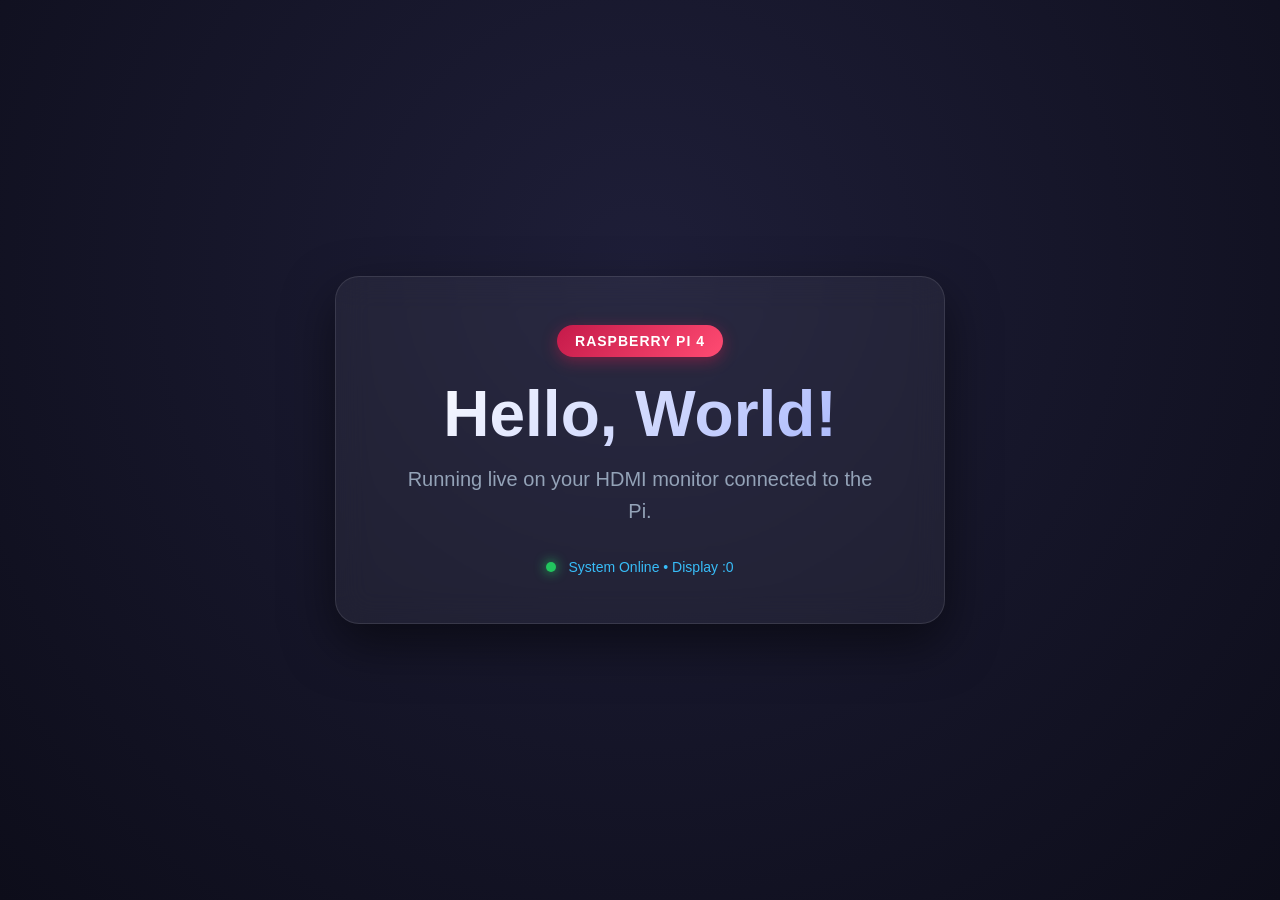
==== index.html @ a4dfe1c8 "Integrated GrovePi & Arduino Robot Telemetry Dashboard with IMU stabilization and motor control" ====
<!DOCTYPE html>
<html lang="en">
<head>
  <meta charset="UTF-8">
  <meta name="viewport" content="width=device-width, initial-scale=1.0">
  <title>Hello!</title>
  <style>
    * {
      margin: 0;
      padding: 0;
      box-sizing: border-box;
      font-family: -apple-system, BlinkMacSystemFont, 'Segoe UI', Roboto, Helvetica, Arial, sans-serif;
    }
    body {
      min-height: 100vh;
      display: flex;
      flex-direction: column;
      align-items: center;
      justify-content: center;
      background: radial-gradient(circle at 50% 30%, #1e1e38 0%, #0d0d1a 100%);
      color: #ffffff;
      overflow: hidden;
    }
    .card {
      background: rgba(255, 255, 255, 0.05);
      backdrop-filter: blur(16px);
      -webkit-backdrop-filter: blur(16px);
      border: 1px solid rgba(255, 255, 255, 0.1);
      border-radius: 24px;
      padding: 48px 64px;
      text-align: center;
      box-shadow: 0 20px 50px rgba(0, 0, 0, 0.5);
      animation: float 4s ease-in-out infinite;
    }
    @keyframes float {
      0%, 100% { transform: translateY(0px); }
      50% { transform: translateY(-10px); }
    }
    .badge {
      display: inline-block;
      padding: 8px 18px;
      background: linear-gradient(135deg, #c51a4a 0%, #ff4b72 100%);
      border-radius: 50px;
      font-size: 14px;
      font-weight: 600;
      letter-spacing: 1px;
      text-transform: uppercase;
      margin-bottom: 20px;
      box-shadow: 0 4px 15px rgba(227, 28, 77, 0.4);
    }
    h1 {
      font-size: 64px;
      font-weight: 800;
      background: linear-gradient(135deg, #ffffff 0%, #a5b4fc 100%);
      -webkit-background-clip: text;
      -webkit-text-fill-color: transparent;
      margin-bottom: 12px;
    }
    p {
      font-size: 20px;
      color: #94a3b8;
      max-width: 480px;
      line-height: 1.6;
    }
    .status-bar {
      margin-top: 32px;
      display: flex;
      align-items: center;
      justify-content: center;
      gap: 12px;
      font-size: 14px;
      color: #38bdf8;
    }
    .pulse-dot {
      width: 10px;
      height: 10px;
      background: #22c55e;
      border-radius: 50%;
      box-shadow: 0 0 12px #22c55e;
      animation: pulse 1.5s infinite;
    }
    @keyframes pulse {
      0%, 100% { opacity: 1; transform: scale(1); }
      50% { opacity: 0.4; transform: scale(0.85); }
    }
  </style>
</head>
<body>
  <div class="card">
    <div class="badge">Raspberry Pi 4</div>
    <h1>Hello, World!</h1>
    <p>Running live on your HDMI monitor connected to the Pi.</p>
    <div class="status-bar">
      <div class="pulse-dot"></div>
      <span>System Online &bull; Display :0</span>
    </div>
  </div>
</body>
</html>
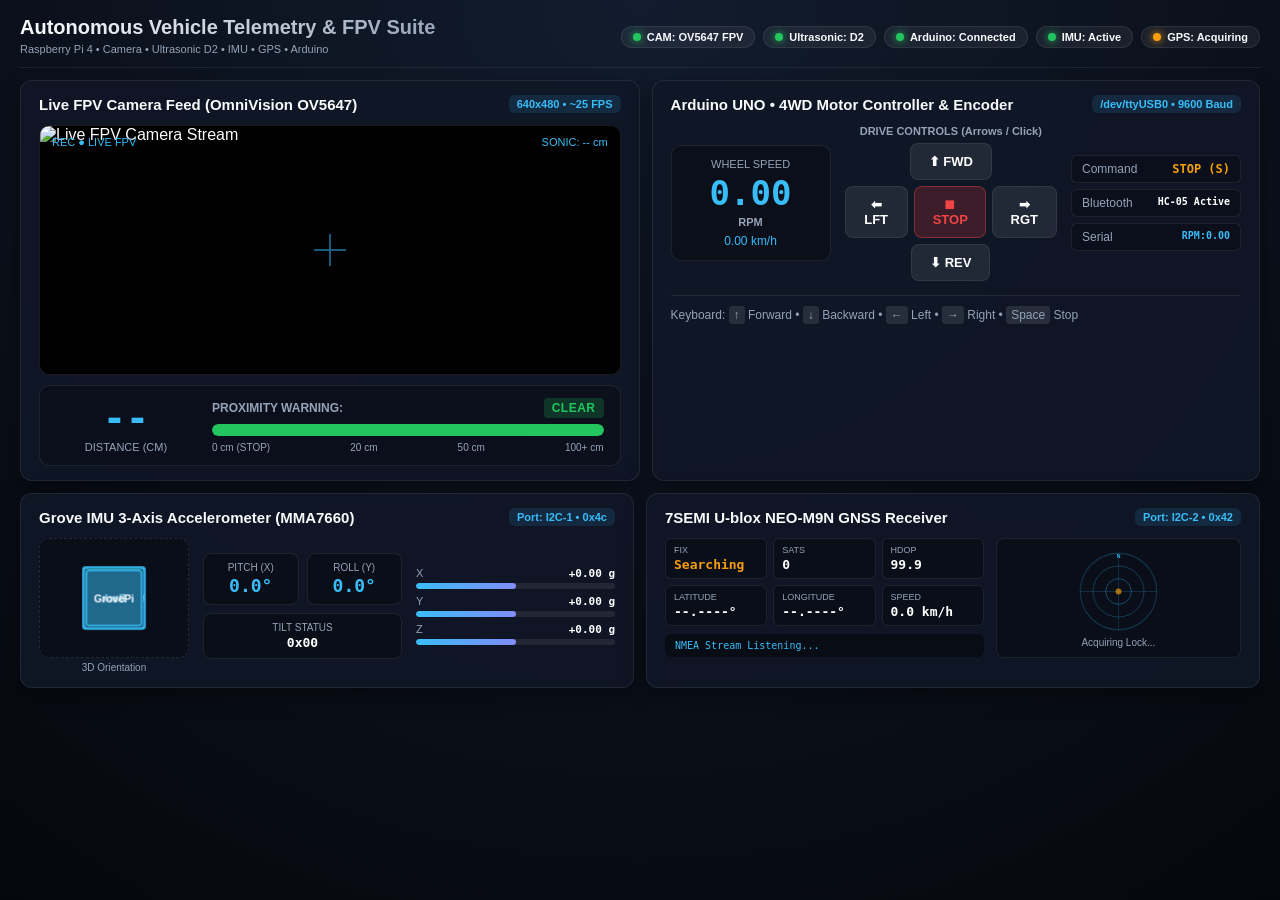
==== commit 0acf2903: "Add cross-platform offline simulation support and update index.html" ====
--- a/index.html
+++ b/index.html
@@ -3,97 +3,763 @@
 <head>
   <meta charset="UTF-8">
   <meta name="viewport" content="width=device-width, initial-scale=1.0">
-  <title>Hello!</title>
+  <title>Autonomous Robot Telemetry & FPV</title>
   <style>
-    * {
-      margin: 0;
-      padding: 0;
-      box-sizing: border-box;
-      font-family: -apple-system, BlinkMacSystemFont, 'Segoe UI', Roboto, Helvetica, Arial, sans-serif;
-    }
+    :root {
+      --bg-dark: #070a12;
+      --card-bg: rgba(16, 23, 38, 0.9);
+      --card-border: rgba(255, 255, 255, 0.08);
+      --blue: #38bdf8;
+      --purple: #818cf8;
+      --green: #22c55e;
+      --yellow: #f59e0b;
+      --red: #ef4444;
+      --text: #f8fafc;
+      --muted: #94a3b8;
+    }
+    * { box-sizing: border-box; margin: 0; padding: 0; font-family: -apple-system, BlinkMacSystemFont, 'Segoe UI', Roboto, sans-serif; }
     body {
+      background: radial-gradient(circle at 50% 0%, #121c2e 0%, #05070c 100%);
+      color: var(--text);
       min-height: 100vh;
-      display: flex;
-      flex-direction: column;
-      align-items: center;
-      justify-content: center;
-      background: radial-gradient(circle at 50% 30%, #1e1e38 0%, #0d0d1a 100%);
-      color: #ffffff;
-      overflow: hidden;
-    }
-    .card {
-      background: rgba(255, 255, 255, 0.05);
-      backdrop-filter: blur(16px);
-      -webkit-backdrop-filter: blur(16px);
-      border: 1px solid rgba(255, 255, 255, 0.1);
-      border-radius: 24px;
-      padding: 48px 64px;
-      text-align: center;
-      box-shadow: 0 20px 50px rgba(0, 0, 0, 0.5);
-      animation: float 4s ease-in-out infinite;
-    }
-    @keyframes float {
-      0%, 100% { transform: translateY(0px); }
-      50% { transform: translateY(-10px); }
-    }
-    .badge {
-      display: inline-block;
-      padding: 8px 18px;
-      background: linear-gradient(135deg, #c51a4a 0%, #ff4b72 100%);
-      border-radius: 50px;
-      font-size: 14px;
-      font-weight: 600;
-      letter-spacing: 1px;
-      text-transform: uppercase;
-      margin-bottom: 20px;
-      box-shadow: 0 4px 15px rgba(227, 28, 77, 0.4);
-    }
-    h1 {
-      font-size: 64px;
-      font-weight: 800;
-      background: linear-gradient(135deg, #ffffff 0%, #a5b4fc 100%);
+      padding: 16px 20px;
+    }
+    .header {
+      display: flex;
+      justify-content: space-between;
+      align-items: center;
+      max-width: 1400px;
+      margin: 0 auto 12px auto;
+      padding-bottom: 10px;
+      border-bottom: 1px solid var(--card-border);
+    }
+    .title h1 {
+      font-size: 20px;
+      font-weight: 700;
+      background: linear-gradient(135deg, #ffffff 0%, #94a3b8 100%);
       -webkit-background-clip: text;
       -webkit-text-fill-color: transparent;
+    }
+    .badges { display: flex; gap: 8px; flex-wrap: wrap; }
+    .badge {
+      display: inline-flex;
+      align-items: center;
+      gap: 6px;
+      padding: 4px 11px;
+      border-radius: 9999px;
+      font-size: 11px;
+      font-weight: 600;
+      background: rgba(255, 255, 255, 0.06);
+      border: 1px solid var(--card-border);
+    }
+    .dot { width: 8px; height: 8px; border-radius: 50%; }
+    .dot.green { background: var(--green); box-shadow: 0 0 8px var(--green); }
+    .dot.yellow { background: var(--yellow); box-shadow: 0 0 8px var(--yellow); }
+    .dot.red { background: var(--red); box-shadow: 0 0 8px var(--red); }
+
+    .container {
+      max-width: 1400px;
+      margin: 0 auto;
+      display: flex;
+      flex-direction: column;
+      gap: 12px;
+    }
+
+    .card {
+      background: var(--card-bg);
+      border: 1px solid var(--card-border);
+      border-radius: 12px;
+      padding: 14px 18px;
+      box-shadow: 0 8px 22px rgba(0,0,0,0.4);
+    }
+    .card-head {
+      display: flex;
+      justify-content: space-between;
+      align-items: center;
       margin-bottom: 12px;
     }
-    p {
-      font-size: 20px;
-      color: #94a3b8;
-      max-width: 480px;
-      line-height: 1.6;
-    }
-    .status-bar {
-      margin-top: 32px;
+    .card-head h2 { font-size: 15px; font-weight: 600; }
+    .tag {
+      font-size: 11px;
+      font-weight: 600;
+      color: var(--blue);
+      background: rgba(56, 189, 248, 0.12);
+      padding: 3px 8px;
+      border-radius: 6px;
+    }
+
+    /* TOP ROW: CAMERA & CONTROLLER */
+    .top-split {
+      display: grid;
+      grid-template-columns: 1.1fr 1fr;
+      gap: 12px;
+    }
+    @media (max-width: 1050px) {
+      .top-split { grid-template-columns: 1fr; }
+    }
+
+    /* FPV CAMERA CARD */
+    .cam-box {
+      width: 100%;
+      height: 250px;
+      background: #000;
+      border-radius: 10px;
+      overflow: hidden;
+      position: relative;
+      border: 1px solid rgba(255, 255, 255, 0.1);
       display: flex;
       align-items: center;
       justify-content: center;
+    }
+    .cam-box img {
+      width: 100%;
+      height: 100%;
+      object-fit: cover;
+    }
+    .cam-overlay {
+      position: absolute;
+      top: 10px;
+      left: 12px;
+      right: 12px;
+      display: flex;
+      justify-content: space-between;
+      pointer-events: none;
+      font-size: 11px;
+      font-family: monospace;
+      color: #38bdf8;
+      text-shadow: 0 1px 3px #000;
+    }
+    .crosshair {
+      position: absolute;
+      top: 50%;
+      left: 50%;
+      transform: translate(-50%, -50%);
+      width: 32px;
+      height: 32px;
+      pointer-events: none;
+      opacity: 0.6;
+    }
+    .crosshair::before, .crosshair::after {
+      content: '';
+      position: absolute;
+      background: rgba(56, 189, 248, 0.8);
+    }
+    .crosshair::before { top: 15px; left: 0; width: 32px; height: 2px; }
+    .crosshair::after { top: 0; left: 15px; width: 2px; height: 32px; }
+
+    /* ULTRASONIC SENSOR CARD */
+    .sonic-container {
+      display: grid;
+      grid-template-columns: 140px 1fr;
+      gap: 16px;
+      align-items: center;
+      margin-top: 10px;
+      background: rgba(0,0,0,0.25);
+      border: 1px solid var(--card-border);
+      border-radius: 10px;
+      padding: 12px 16px;
+    }
+    .sonic-num {
+      text-align: center;
+    }
+    .sonic-num .val {
+      font-size: 38px;
+      font-weight: 800;
+      font-family: monospace;
+      line-height: 1;
+      color: var(--blue);
+    }
+    .sonic-num .lbl { font-size: 11px; color: var(--muted); margin-top: 4px; text-transform: uppercase; }
+
+    .sonic-meter {
+      display: flex;
+      flex-direction: column;
+      gap: 6px;
+    }
+    .sonic-bar-bg {
+      height: 12px;
+      background: rgba(255,255,255,0.08);
+      border-radius: 6px;
+      overflow: hidden;
+      position: relative;
+    }
+    .sonic-bar-fill {
+      height: 100%;
+      width: 100%;
+      border-radius: 6px;
+      background: var(--green);
+      transition: width 0.15s ease-out, background 0.2s;
+    }
+    .sonic-status-tag {
+      font-size: 12px;
+      font-weight: 700;
+      letter-spacing: 0.5px;
+      text-transform: uppercase;
+      display: inline-block;
+      padding: 3px 8px;
+      border-radius: 4px;
+    }
+
+    /* ROBOT & ENCODER SECTION */
+    .robot-grid {
+      display: grid;
+      grid-template-columns: 160px 1fr 170px;
+      gap: 14px;
+      align-items: center;
+    }
+    @media (max-width: 1050px) {
+      .robot-grid { grid-template-columns: 1fr; }
+    }
+    .rpm-display {
+      background: rgba(0,0,0,0.3);
+      border: 1px solid var(--card-border);
+      border-radius: 10px;
+      padding: 12px;
+      text-align: center;
+    }
+    .rpm-display .rpm-num {
+      font-size: 34px;
+      font-weight: 800;
+      font-family: monospace;
+      color: var(--blue);
+      line-height: 1;
+      margin: 6px 0;
+    }
+
+    .dpad-container {
+      display: flex;
+      flex-direction: column;
+      align-items: center;
+      gap: 6px;
+    }
+    .dpad-row { display: flex; gap: 6px; }
+    .btn-ctrl {
+      background: rgba(255, 255, 255, 0.08);
+      border: 1px solid var(--card-border);
+      color: #fff;
+      font-size: 13px;
+      font-weight: 700;
+      padding: 10px 18px;
+      border-radius: 8px;
+      cursor: pointer;
+      user-select: none;
+      transition: all 0.1s;
+      min-width: 60px;
+      text-align: center;
+    }
+    .btn-ctrl:hover { background: rgba(56, 189, 248, 0.25); border-color: var(--blue); }
+    .btn-ctrl:active, .btn-ctrl.active {
+      background: var(--blue);
+      color: #000;
+      transform: scale(0.95);
+      box-shadow: 0 0 12px var(--blue);
+    }
+    .btn-stop {
+      background: rgba(239, 68, 68, 0.2);
+      border-color: rgba(239, 68, 68, 0.4);
+      color: var(--red);
+    }
+    .btn-stop:hover { background: rgba(239, 68, 68, 0.4); }
+    .btn-stop:active, .btn-stop.active { background: var(--red); color: #fff; }
+
+    .robot-info {
+      display: flex;
+      flex-direction: column;
+      gap: 6px;
+    }
+    .info-row {
+      background: rgba(0,0,0,0.25);
+      border: 1px solid var(--card-border);
+      border-radius: 6px;
+      padding: 6px 10px;
+      display: flex;
+      justify-content: space-between;
+      font-size: 12px;
+    }
+    .info-row span.val { font-family: monospace; font-weight: 700; color: #fff; }
+
+    /* IMU & GPS BOTTOM ROW */
+    .bottom-split {
+      display: grid;
+      grid-template-columns: 1fr 1fr;
       gap: 12px;
-      font-size: 14px;
-      color: #38bdf8;
-    }
-    .pulse-dot {
-      width: 10px;
-      height: 10px;
-      background: #22c55e;
-      border-radius: 50%;
-      box-shadow: 0 0 12px #22c55e;
-      animation: pulse 1.5s infinite;
-    }
-    @keyframes pulse {
-      0%, 100% { opacity: 1; transform: scale(1); }
-      50% { opacity: 0.4; transform: scale(0.85); }
+    }
+    @media (max-width: 1050px) {
+      .bottom-split { grid-template-columns: 1fr; }
+    }
+
+    /* IMU */
+    .imu-grid {
+      display: grid;
+      grid-template-columns: 150px 1fr 1fr;
+      gap: 14px;
+      align-items: center;
+    }
+    .viewport-3d {
+      width: 100%;
+      height: 120px;
+      perspective: 600px;
+      display: flex;
+      align-items: center;
+      justify-content: center;
+      background: rgba(0,0,0,0.3);
+      border-radius: 10px;
+      border: 1px dashed rgba(255,255,255,0.1);
+    }
+    .cube {
+      width: 60px;
+      height: 60px;
+      position: relative;
+      transform-style: preserve-3d;
+      transition: transform 0.25s cubic-bezier(0.2, 0.8, 0.2, 1);
+      will-change: transform;
+    }
+    .face {
+      position: absolute;
+      width: 60px;
+      height: 60px;
+      border: 2px solid rgba(56, 189, 248, 0.8);
+      background: rgba(56, 189, 248, 0.2);
+      display: flex;
+      align-items: center;
+      justify-content: center;
+      font-weight: 700;
+      font-size: 10px;
+      color: #fff;
+      border-radius: 4px;
+    }
+    .face.front  { transform: rotateY(0deg) translateZ(30px); background: rgba(56, 189, 248, 0.4); }
+    .face.back   { transform: rotateY(180deg) translateZ(30px); }
+    .face.right  { transform: rotateY(90deg) translateZ(30px); }
+    .face.left   { transform: rotateY(-90deg) translateZ(30px); }
+    .face.top    { transform: rotateX(90deg) translateZ(30px); background: rgba(34, 197, 94, 0.4); }
+    .face.bottom { transform: rotateX(-90deg) translateZ(30px); }
+
+    .angle-boxes { display: grid; grid-template-columns: 1fr 1fr; gap: 8px; }
+    .angle-box {
+      background: rgba(0,0,0,0.3);
+      border: 1px solid var(--card-border);
+      border-radius: 8px;
+      padding: 8px;
+      text-align: center;
+    }
+    .angle-box .lbl { font-size: 10px; color: var(--muted); text-transform: uppercase; margin-bottom: 2px; }
+    .angle-box .deg { font-size: 18px; font-weight: 700; font-family: monospace; color: var(--blue); }
+
+    .gauges { display: flex; flex-direction: column; gap: 6px; }
+    .gauge { display: flex; flex-direction: column; gap: 3px; }
+    .gauge-top { display: flex; justify-content: space-between; font-size: 11px; color: var(--muted); }
+    .gauge-top .val { font-family: monospace; font-weight: 700; color: #fff; }
+    .gauge-bar-bg { height: 6px; background: rgba(255,255,255,0.08); border-radius: 3px; overflow: hidden; }
+    .gauge-bar { height: 100%; background: linear-gradient(90deg, var(--blue), var(--purple)); border-radius: 3px; transition: width 0.25s cubic-bezier(0.2, 0.8, 0.2, 1); }
+
+    /* GPS */
+    .gps-grid { display: grid; grid-template-columns: 1.3fr 1fr; gap: 12px; }
+    .gps-stats { display: grid; grid-template-columns: repeat(3, 1fr); gap: 6px; }
+    .stat-card {
+      background: rgba(0,0,0,0.3);
+      border: 1px solid var(--card-border);
+      border-radius: 6px;
+      padding: 6px 8px;
+    }
+    .stat-card .lbl { font-size: 9px; color: var(--muted); text-transform: uppercase; margin-bottom: 2px; }
+    .stat-card .val { font-size: 13px; font-weight: 700; font-family: monospace; color: #fff; }
+
+    .radar-container {
+      background: rgba(0,0,0,0.3);
+      border: 1px solid var(--card-border);
+      border-radius: 8px;
+      height: 120px;
+      display: flex;
+      flex-direction: column;
+      align-items: center;
+      justify-content: center;
+      position: relative;
+    }
+    .radar-svg { width: 85px; height: 85px; }
+
+    .nmea-feed {
+      margin-top: 8px;
+      background: rgba(0,0,0,0.45);
+      border-radius: 6px;
+      padding: 6px 10px;
+      font-family: monospace;
+      font-size: 10px;
+      color: var(--blue);
+      max-height: 38px;
+      overflow: hidden;
+      white-space: nowrap;
     }
   </style>
 </head>
 <body>
-  <div class="card">
-    <div class="badge">Raspberry Pi 4</div>
-    <h1>Hello, World!</h1>
-    <p>Running live on your HDMI monitor connected to the Pi.</p>
-    <div class="status-bar">
-      <div class="pulse-dot"></div>
-      <span>System Online &bull; Display :0</span>
+  <div class="header">
+    <div class="title">
+      <h1>Autonomous Vehicle Telemetry & FPV Suite</h1>
+      <span style="font-size: 11px; color: var(--muted);">Raspberry Pi 4 &bull; Camera &bull; Ultrasonic D2 &bull; IMU &bull; GPS &bull; Arduino</span>
+    </div>
+    <div class="badges">
+      <div id="badge-cam" class="badge"><div class="dot green"></div> CAM: OV5647 FPV</div>
+      <div id="badge-sonic" class="badge"><div class="dot green"></div> Ultrasonic: D2</div>
+      <div id="badge-arduino" class="badge"><div class="dot green"></div> Arduino: Connected</div>
+      <div id="badge-imu" class="badge"><div class="dot green"></div> IMU: Active</div>
+      <div id="badge-gps" class="badge"><div class="dot yellow"></div> GPS: Acquiring</div>
     </div>
   </div>
+
+  <div class="container">
+    <!-- TOP ROW: FPV CAMERA & VEHICLE MOTOR CONTROLLER -->
+    <div class="top-split">
+      <!-- FPV CAMERA FEED CARD -->
+      <div class="card">
+        <div class="card-head">
+          <h2>Live FPV Camera Feed (OmniVision OV5647)</h2>
+          <span class="tag">640x480 &bull; ~25 FPS</span>
+        </div>
+        <div class="cam-box">
+          <img src="/video_feed" alt="Live FPV Camera Stream" />
+          <div class="crosshair"></div>
+          <div class="cam-overlay">
+            <span>REC &#x25CF; LIVE FPV</span>
+            <span id="cam-hud-dist">SONIC: -- cm</span>
+          </div>
+        </div>
+
+        <!-- ULTRASONIC SENSOR PROXIMITY METER -->
+        <div class="sonic-container">
+          <div class="sonic-num">
+            <div id="sonic-cm" class="val">--</div>
+            <div class="lbl">DISTANCE (CM)</div>
+          </div>
+          <div class="sonic-meter">
+            <div style="display: flex; justify-content: space-between; align-items: center;">
+              <span style="font-size: 12px; font-weight: 600; color: var(--muted);">PROXIMITY WARNING:</span>
+              <span id="sonic-badge" class="sonic-status-tag" style="background: rgba(34, 197, 94, 0.2); color: var(--green);">CLEAR</span>
+            </div>
+            <div class="sonic-bar-bg">
+              <div id="sonic-bar" class="sonic-bar-fill" style="width: 100%;"></div>
+            </div>
+            <div style="display: flex; justify-content: space-between; font-size: 10px; color: var(--muted);">
+              <span>0 cm (STOP)</span>
+              <span>20 cm</span>
+              <span>50 cm</span>
+              <span>100+ cm</span>
+            </div>
+          </div>
+        </div>
+      </div>
+
+      <!-- ARDUINO 4WD CONTROLLER & ENCODER -->
+      <div class="card">
+        <div class="card-head">
+          <h2>Arduino UNO &bull; 4WD Motor Controller & Encoder</h2>
+          <span class="tag">/dev/ttyUSB0 &bull; 9600 Baud</span>
+        </div>
+        <div class="robot-grid">
+          <div class="rpm-display">
+            <div style="font-size: 11px; color: var(--muted); text-transform: uppercase;">WHEEL SPEED</div>
+            <div id="val-rpm" class="rpm-num">0.00</div>
+            <div style="font-size: 11px; color: var(--muted); font-weight: 600;">RPM</div>
+            <div style="margin-top: 6px; font-size: 12px; color: var(--blue); font-family: monospace;">
+              <span id="val-linear">0.00 km/h</span>
+            </div>
+          </div>
+
+          <div class="dpad-container">
+            <div style="font-size: 11px; color: var(--muted); font-weight: 600;">DRIVE CONTROLS (Arrows / Click)</div>
+            <div class="dpad-row">
+              <button class="btn-ctrl" id="btn-F" onclick="sendCmd('F')">&#x2B06; FWD</button>
+            </div>
+            <div class="dpad-row">
+              <button class="btn-ctrl" id="btn-L" onclick="sendCmd('L')">&#x2B05; LFT</button>
+              <button class="btn-ctrl btn-stop" id="btn-S" onclick="sendCmd('S')">&#x23F9; STOP</button>
+              <button class="btn-ctrl" id="btn-R" onclick="sendCmd('R')">&#x27A1; RGT</button>
+            </div>
+            <div class="dpad-row">
+              <button class="btn-ctrl" id="btn-B" onclick="sendCmd('B')">&#x2B07; REV</button>
+            </div>
+          </div>
+
+          <div class="robot-info">
+            <div class="info-row">
+              <span style="color: var(--muted);">Command</span>
+              <span id="txt-last-cmd" class="val" style="color: var(--yellow);">STOP (S)</span>
+            </div>
+            <div class="info-row">
+              <span style="color: var(--muted);">Bluetooth</span>
+              <span class="val" style="font-size: 10px;">HC-05 Active</span>
+            </div>
+            <div class="info-row">
+              <span style="color: var(--muted);">Serial</span>
+              <span id="txt-raw-serial" class="val" style="font-size: 10px; color: var(--blue);">RPM:0.00</span>
+            </div>
+          </div>
+        </div>
+
+        <div style="margin-top: 14px; padding-top: 12px; border-top: 1px solid var(--card-border); font-size: 12px; color: var(--muted);">
+          Keyboard: <kbd style="background:rgba(255,255,255,0.1); padding:2px 5px; border-radius:3px;">&uarr;</kbd> Forward &bull;
+          <kbd style="background:rgba(255,255,255,0.1); padding:2px 5px; border-radius:3px;">&darr;</kbd> Backward &bull;
+          <kbd style="background:rgba(255,255,255,0.1); padding:2px 5px; border-radius:3px;">&larr;</kbd> Left &bull;
+          <kbd style="background:rgba(255,255,255,0.1); padding:2px 5px; border-radius:3px;">&rarr;</kbd> Right &bull;
+          <kbd style="background:rgba(255,255,255,0.1); padding:2px 5px; border-radius:3px;">Space</kbd> Stop
+        </div>
+      </div>
+    </div>
+
+    <!-- BOTTOM ROW: IMU & GPS SENSORS -->
+    <div class="bottom-split">
+      <!-- IMU SENSOR -->
+      <div class="card">
+        <div class="card-head">
+          <h2>Grove IMU 3-Axis Accelerometer (MMA7660)</h2>
+          <span class="tag">Port: I2C-1 &bull; 0x4c</span>
+        </div>
+        <div class="imu-grid">
+          <div>
+            <div class="viewport-3d">
+              <div id="cube" class="cube">
+                <div class="face front">GrovePi</div>
+                <div class="face back">Back</div>
+                <div class="face right">Right</div>
+                <div class="face left">Left</div>
+                <div class="face top">Z+</div>
+                <div class="face bottom">Z-</div>
+              </div>
+            </div>
+            <div style="text-align: center; margin-top: 4px; font-size: 10px; color: var(--muted);">3D Orientation</div>
+          </div>
+
+          <div class="angle-boxes">
+            <div class="angle-box">
+              <div class="lbl">PITCH (X)</div>
+              <div id="deg-pitch" class="deg">0.0°</div>
+            </div>
+            <div class="angle-box">
+              <div class="lbl">ROLL (Y)</div>
+              <div id="deg-roll" class="deg">0.0°</div>
+            </div>
+            <div class="angle-box" style="grid-column: span 2;">
+              <div class="lbl">TILT STATUS</div>
+              <div id="val-tilt" style="font-family: monospace; font-size: 13px; font-weight: 700; color: #fff;">0x00</div>
+            </div>
+          </div>
+
+          <div class="gauges">
+            <div class="gauge">
+              <div class="gauge-top"><span>X</span><span id="txt-ax" class="val">+0.00 g</span></div>
+              <div class="gauge-bar-bg"><div id="bar-ax" class="gauge-bar" style="width: 50%;"></div></div>
+            </div>
+            <div class="gauge">
+              <div class="gauge-top"><span>Y</span><span id="txt-ay" class="val">+0.00 g</span></div>
+              <div class="gauge-bar-bg"><div id="bar-ay" class="gauge-bar" style="width: 50%;"></div></div>
+            </div>
+            <div class="gauge">
+              <div class="gauge-top"><span>Z</span><span id="txt-az" class="val">+0.00 g</span></div>
+              <div class="gauge-bar-bg"><div id="bar-az" class="gauge-bar" style="width: 50%;"></div></div>
+            </div>
+          </div>
+        </div>
+      </div>
+
+      <!-- GPS SENSOR -->
+      <div class="card">
+        <div class="card-head">
+          <h2>7SEMI U-blox NEO-M9N GNSS Receiver</h2>
+          <span class="tag">Port: I2C-2 &bull; 0x42</span>
+        </div>
+        <div class="gps-grid">
+          <div>
+            <div class="gps-stats">
+              <div class="stat-card">
+                <div class="lbl">Fix</div>
+                <div id="gps-fix" class="val" style="color: var(--yellow);">Searching</div>
+              </div>
+              <div class="stat-card">
+                <div class="lbl">Sats</div>
+                <div id="gps-sats" class="val">0</div>
+              </div>
+              <div class="stat-card">
+                <div class="lbl">HDOP</div>
+                <div id="gps-hdop" class="val">99.9</div>
+              </div>
+              <div class="stat-card">
+                <div class="lbl">Latitude</div>
+                <div id="gps-lat" class="val">--.----°</div>
+              </div>
+              <div class="stat-card">
+                <div class="lbl">Longitude</div>
+                <div id="gps-lon" class="val">--.----°</div>
+              </div>
+              <div class="stat-card">
+                <div class="lbl">Speed</div>
+                <div id="gps-speed" class="val">0.0 km/h</div>
+              </div>
+            </div>
+            <div class="nmea-feed" id="nmea-feed">NMEA Stream Listening...</div>
+          </div>
+
+          <div class="radar-container">
+            <svg class="radar-svg" viewBox="0 0 100 100">
+              <circle cx="50" cy="50" r="45" stroke="rgba(56, 189, 248, 0.2)" stroke-width="1.5" fill="none"/>
+              <circle cx="50" cy="50" r="30" stroke="rgba(56, 189, 248, 0.3)" stroke-width="1" fill="none"/>
+              <circle cx="50" cy="50" r="15" stroke="rgba(56, 189, 248, 0.4)" stroke-width="1" fill="none"/>
+              <line x1="5" y1="50" x2="95" y2="50" stroke="rgba(56, 189, 248, 0.2)" stroke-width="1"/>
+              <line x1="50" y1="5" x2="50" y2="95" stroke="rgba(56, 189, 248, 0.2)" stroke-width="1"/>
+              <text x="50" y="10" font-size="6" fill="#38bdf8" text-anchor="middle" font-weight="bold">N</text>
+              <circle id="radar-target" cx="50" cy="50" r="3.5" fill="#f59e0b">
+                <animate attributeName="opacity" values="1;0.4;1" dur="1.5s" repeatCount="indefinite"/>
+              </circle>
+            </svg>
+            <div id="radar-caption" style="margin-top: 3px; font-size: 10px; color: var(--muted);">Acquiring Lock...</div>
+          </div>
+        </div>
+      </div>
+    </div>
+  </div>
+
+  <script>
+    async function sendCmd(cmd) {
+      try {
+        await fetch('/api/motor?cmd=' + cmd);
+        highlightBtn(cmd);
+      } catch (err) {
+        console.error(err);
+      }
+    }
+
+    function highlightBtn(cmd) {
+      ['F', 'B', 'L', 'R', 'S'].forEach(c => {
+        const el = document.getElementById('btn-' + c);
+        if (el) el.classList.remove('active');
+      });
+      const activeEl = document.getElementById('btn-' + cmd);
+      if (activeEl) activeEl.classList.add('active');
+    }
+
+    window.addEventListener('keydown', (e) => {
+      if (e.repeat) return;
+      if (e.key === 'ArrowUp' || e.key === 'w' || e.key === 'W') sendCmd('F');
+      else if (e.key === 'ArrowDown' || e.key === 's' || e.key === 'S') sendCmd('B');
+      else if (e.key === 'ArrowLeft' || e.key === 'a' || e.key === 'A') sendCmd('L');
+      else if (e.key === 'ArrowRight' || e.key === 'd' || e.key === 'D') sendCmd('R');
+      else if (e.key === ' ' || e.key === 'x' || e.key === 'X') sendCmd('S');
+    });
+
+    window.addEventListener('keyup', (e) => {
+      if (['ArrowUp', 'ArrowDown', 'ArrowLeft', 'ArrowRight', 'w', 'W', 's', 'S', 'a', 'A', 'd', 'D'].includes(e.key)) {
+        sendCmd('S');
+      }
+    });
+
+    function accelToPct(v) {
+      let p = ((v + 1.5) / 3.0) * 100;
+      return Math.max(0, Math.min(100, p));
+    }
+
+    async function poll() {
+      try {
+        const res = await fetch('/api/telemetry');
+        const d = await res.json();
+
+        // 1. Ultrasonic Sensor
+        if (d.ultrasonic && d.ultrasonic.connected) {
+          const dist = d.ultrasonic.distance_cm;
+          document.getElementById('sonic-cm').innerText = dist;
+          document.getElementById('cam-hud-dist').innerText = 'SONIC: ' + dist + ' cm';
+          
+          const bar = document.getElementById('sonic-bar');
+          const badge = document.getElementById('sonic-badge');
+          
+          let pct = Math.min(100, Math.max(5, (dist / 120) * 100));
+          bar.style.width = pct + '%';
+
+          if (d.ultrasonic.alert_level === 'red') {
+            bar.style.background = 'var(--red)';
+            badge.style.background = 'rgba(239, 68, 68, 0.25)';
+            badge.style.color = 'var(--red)';
+            badge.innerText = d.ultrasonic.warning;
+          } else if (d.ultrasonic.alert_level === 'yellow') {
+            bar.style.background = 'var(--yellow)';
+            badge.style.background = 'rgba(245, 158, 11, 0.25)';
+            badge.style.color = 'var(--yellow)';
+            badge.innerText = d.ultrasonic.warning;
+          } else {
+            bar.style.background = 'var(--green)';
+            badge.style.background = 'rgba(34, 197, 94, 0.25)';
+            badge.style.color = 'var(--green)';
+            badge.innerText = d.ultrasonic.warning;
+          }
+        }
+
+        // 2. Arduino Telemetry
+        if (d.arduino && d.arduino.connected) {
+          document.getElementById('badge-arduino').innerHTML = '<div class="dot green"></div> Arduino: Connected';
+          document.getElementById('val-rpm').innerText = d.arduino.rpm.toFixed(2);
+          document.getElementById('val-linear').innerText = d.arduino.speed_kmh.toFixed(2) + ' km/h';
+          document.getElementById('txt-raw-serial').innerText = d.arduino.last_line || 'RPM:0.00';
+
+          const cmdMap = { 'F': 'FORWARD (F)', 'B': 'BACKWARD (B)', 'L': 'LEFT (L)', 'R': 'RIGHT (R)', 'S': 'STOP (S)' };
+          document.getElementById('txt-last-cmd').innerText = cmdMap[d.arduino.last_cmd] || d.arduino.last_cmd;
+        }
+
+        // 3. IMU Telemetry
+        if (d.imu && d.imu.connected) {
+          document.getElementById('badge-imu').innerHTML = '<div class="dot green"></div> IMU: Active';
+          document.getElementById('deg-pitch').innerText = d.imu.pitch.toFixed(1) + '°';
+          document.getElementById('deg-roll').innerText = d.imu.roll.toFixed(1) + '°';
+          document.getElementById('val-tilt').innerText = '0x' + d.imu.tilt_raw.toString(16).toUpperCase();
+
+          document.getElementById('txt-ax').innerText = (d.imu.ax >= 0 ? '+' : '') + d.imu.ax.toFixed(2) + ' g';
+          document.getElementById('txt-ay').innerText = (d.imu.ay >= 0 ? '+' : '') + d.imu.ay.toFixed(2) + ' g';
+          document.getElementById('txt-az').innerText = (d.imu.az >= 0 ? '+' : '') + d.imu.az.toFixed(2) + ' g';
+
+          document.getElementById('bar-ax').style.width = accelToPct(d.imu.ax) + '%';
+          document.getElementById('bar-ay').style.width = accelToPct(d.imu.ay) + '%';
+          document.getElementById('bar-az').style.width = accelToPct(d.imu.az) + '%';
+
+          const cube = document.getElementById('cube');
+          cube.style.transform = `rotateX(${-d.imu.pitch}deg) rotateZ(${d.imu.roll}deg)`;
+        }
+
+        // 4. GPS Telemetry
+        if (d.gps && d.gps.connected) {
+          const fixTxt = document.getElementById('gps-fix');
+          const radarCap = document.getElementById('radar-caption');
+          const target = document.getElementById('radar-target');
+
+          if (d.gps.fix) {
+            document.getElementById('badge-gps').innerHTML = '<div class="dot green"></div> GPS: 3D Fix';
+            fixTxt.innerText = d.gps.fix_quality;
+            fixTxt.style.color = 'var(--green)';
+            target.setAttribute('fill', '#22c55e');
+            if (d.gps.latitude && d.gps.longitude) {
+              document.getElementById('gps-lat').innerText = d.gps.latitude.toFixed(4) + '°';
+              document.getElementById('gps-lon').innerText = d.gps.longitude.toFixed(4) + '°';
+              radarCap.innerText = `${d.gps.latitude.toFixed(3)}°, ${d.gps.longitude.toFixed(3)}°`;
+            }
+          } else {
+            document.getElementById('badge-gps').innerHTML = '<div class="dot yellow"></div> GPS: Acquiring';
+            fixTxt.innerText = d.gps.fix_quality;
+            fixTxt.style.color = 'var(--yellow)';
+            target.setAttribute('fill', '#f59e0b');
+            radarCap.innerText = 'Acquiring Satellites...';
+          }
+
+          document.getElementById('gps-sats').innerText = d.gps.satellites;
+          document.getElementById('gps-speed').innerText = d.gps.speed_kmh.toFixed(1) + ' km/h';
+          document.getElementById('gps-hdop').innerText = d.gps.hdop.toFixed(1);
+
+          if (d.gps.raw_sentences && d.gps.raw_sentences.length > 0) {
+            document.getElementById('nmea-feed').innerHTML = d.gps.raw_sentences.slice(-1).join('');
+          }
+        }
+      } catch (err) {
+        console.error(err);
+      }
+    }
+
+    setInterval(poll, 100);
+    poll();
+  </script>
 </body>
 </html>
